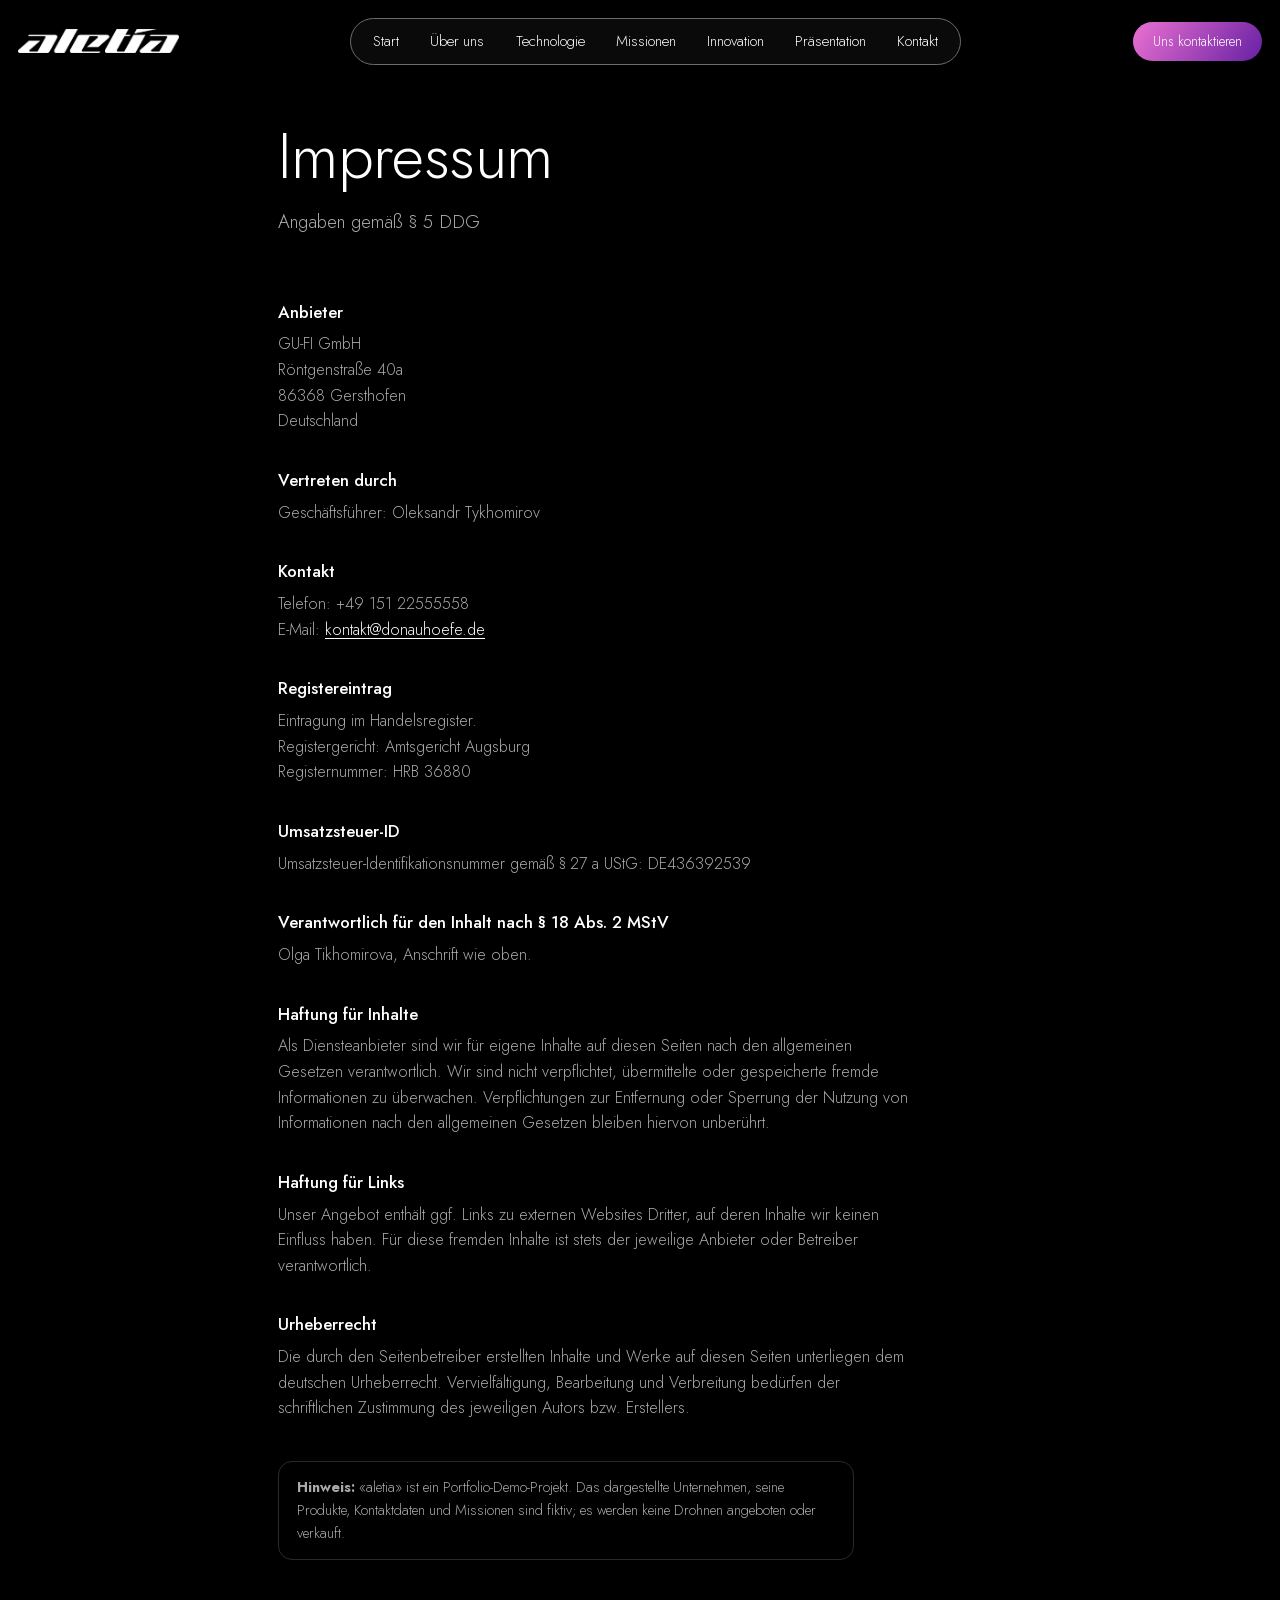
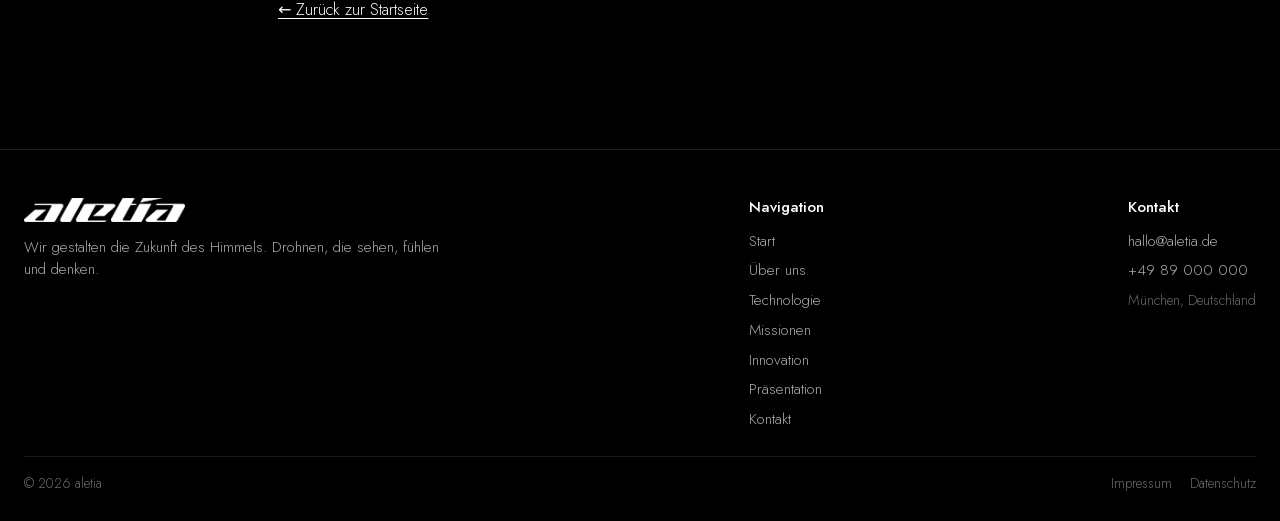
==== impressum.html @ c0b4ecf1 "Projektpräsentation auf der Startseite + PDF-Download; Impressum/Datenschutz, OG-Tags, Jost self-hos" ====
<!DOCTYPE html>
<html lang="de">
<head>
  <meta charset="UTF-8">
  <meta name="viewport" content="width=device-width, initial-scale=1.0">
  <title>Impressum — aletia</title>
  <meta name="description" content="Impressum von aletia — Anbieterkennzeichnung gemäß § 5 DDG: Betreiber, Anschrift, Kontakt und Registerangaben.">
  <meta property="og:title" content="Impressum — aletia">
  <meta property="og:description" content="Impressum von aletia — Anbieterkennzeichnung gemäß § 5 DDG: Betreiber, Anschrift, Kontakt und Registerangaben.">
  <meta property="og:type" content="website">
  <meta property="og:url" content="https://aletia.de/impressum.html">
  <link rel="canonical" href="https://aletia.de/impressum.html">
  <link rel="stylesheet" href="assets/css/fonts.css?v=1">
  <link rel="stylesheet" href="assets/css/styles.css?v=13">
</head>
<body class="subpage">
  <header class="topbar">
    <a href="index.html" class="logo" aria-label="aletia — Startseite">
      <img src="assets/img/logo-white.png" alt="aletia">
    </a>
    <nav class="mainnav" aria-label="Hauptnavigation">
        <a href="index.html" class="navlink">Start</a>
        <a href="ueber-uns.html" class="navlink">Über uns</a>
        <a href="technologie.html" class="navlink">Technologie</a>
        <a href="missionen.html" class="navlink">Missionen</a>
        <a href="innovation.html" class="navlink">Innovation</a>
        <a href="praesentation.html" class="navlink">Präsentation</a>
        <a href="kontakt.html" class="navlink">Kontakt</a>
    </nav>
    <a href="kontakt.html" class="btn-contact">Uns kontaktieren</a>
    <button class="burger" aria-label="Menü öffnen" aria-expanded="false">
      <span></span><span></span><span></span>
    </button>
  </header>

  <main class="page legal">
      <h1>Impressum</h1>
      <p class="lead">Angaben gemäß § 5 DDG</p>
      <h2>Anbieter</h2>
      <address>GU-FI GmbH<br>Röntgenstraße 40a<br>86368 Gersthofen<br>Deutschland</address>
      <h2>Vertreten durch</h2>
      <p>Geschäftsführer: Oleksandr Tykhomirov</p>
      <h2>Kontakt</h2>
      <p>Telefon: +49 151 22555558<br>E-Mail: <a href="mailto:kontakt@donauhoefe.de">kontakt@donauhoefe.de</a></p>
      <h2>Registereintrag</h2>
      <p>Eintragung im Handelsregister.<br>Registergericht: Amtsgericht Augsburg<br>Registernummer: HRB 36880</p>
      <h2>Umsatzsteuer-ID</h2>
      <p>Umsatzsteuer-Identifikationsnummer gemäß § 27 a UStG: DE436392539</p>
      <h2>Verantwortlich für den Inhalt nach § 18 Abs. 2 MStV</h2>
      <p>Olga Tikhomirova, Anschrift wie oben.</p>
      <h2>Haftung für Inhalte</h2>
      <p>Als Diensteanbieter sind wir für eigene Inhalte auf diesen Seiten nach den allgemeinen Gesetzen verantwortlich. Wir sind nicht verpflichtet, übermittelte oder gespeicherte fremde Informationen zu überwachen. Verpflichtungen zur Entfernung oder Sperrung der Nutzung von Informationen nach den allgemeinen Gesetzen bleiben hiervon unberührt.</p>
      <h2>Haftung für Links</h2>
      <p>Unser Angebot enthält ggf. Links zu externen Websites Dritter, auf deren Inhalte wir keinen Einfluss haben. Für diese fremden Inhalte ist stets der jeweilige Anbieter oder Betreiber verantwortlich.</p>
      <h2>Urheberrecht</h2>
      <p>Die durch den Seitenbetreiber erstellten Inhalte und Werke auf diesen Seiten unterliegen dem deutschen Urheberrecht. Vervielfältigung, Bearbeitung und Verbreitung bedürfen der schriftlichen Zustimmung des jeweiligen Autors bzw. Erstellers.</p>
      <p class="note"><strong>Hinweis:</strong> «aletia» ist ein Portfolio-Demo-Projekt. Das dargestellte Unternehmen, seine Produkte, Kontaktdaten und Missionen sind fiktiv; es werden keine Drohnen angeboten oder verkauft.</p>
      <a class="back" href="index.html">← Zurück zur Startseite</a>
  </main>

  <footer class="site-footer">
    <div class="foot-inner">
      <div class="foot-brand">
        <img src="assets/img/logo-white.png" alt="aletia" class="foot-logo">
        <p>Wir gestalten die Zukunft des Himmels. Drohnen, die sehen, fühlen und denken.</p>
      </div>
      <nav class="foot-nav" aria-label="Footer-Navigation">
        <span class="foot-title">Navigation</span>
        <a href="index.html">Start</a>
        <a href="ueber-uns.html">Über uns</a>
        <a href="technologie.html">Technologie</a>
        <a href="missionen.html">Missionen</a>
        <a href="innovation.html">Innovation</a>
        <a href="praesentation.html">Präsentation</a>
        <a href="kontakt.html">Kontakt</a>
      </nav>
      <div class="foot-contact">
        <span class="foot-title">Kontakt</span>
        <a href="mailto:hallo@aletia.de">hallo@aletia.de</a>
        <a href="tel:+498900000000">+49 89 000 000</a>
        <span class="foot-muted">München, Deutschland</span>
      </div>
    </div>
    <div class="foot-bottom">
      <span>© 2026 aletia</span>
      <nav class="foot-legal" aria-label="Rechtliches"><a href="impressum.html">Impressum</a><a href="datenschutz.html">Datenschutz</a></nav>
    </div>
  </footer>

  <script src="assets/js/app.js?v=12"></script>
</body>
</html>
---- assets/css/fonts.css ----
/* Jost (variable, 300–700) — lokal gehostet, kein Google-Fonts-CDN (DSGVO / LG München I, 3 O 17493/20) */
@font-face {
  font-family: 'Jost';
  font-style: normal;
  font-weight: 300 700;
  font-display: swap;
  src: url('../fonts/jost-latin-var.woff2') format('woff2');
  unicode-range: U+0000-00FF, U+0131, U+0152-0153, U+02BB-02BC, U+02C6, U+02DA, U+02DC, U+0304, U+0308, U+0329, U+2000-206F, U+20AC, U+2122, U+2191, U+2193, U+2212, U+2215, U+FEFF, U+FFFD;
}
---- assets/css/styles.css ----
/* ==========================================================================
   aletia — Eigene Design-System (nicht mit anderen Projekten teilen).
   Quelle der Wahrheit: Figma Frame 1 (Desktop 1595×829) + Frame 2 (Mobile 571×1665).
   ========================================================================== */

:root{
  --bg:#000000;
  --card:#FFFFFF;
  --ink:#0A0A0A;
  --accent:#B41CC9;
  --gray:#AAAAAA;
  --gray-2:#9D9D9D;
  --line:rgba(255,255,255,.16);
  --stroke:#6C6C6C;          /* sichtbarer Kontur (Menü/Suche) — aus Figma */
  --grad:linear-gradient(125deg,#EB71D1 0%,#6720A3 100%);
  --r-card:22px;
  --r-pill:999px;
}

*,*::before,*::after{box-sizing:border-box;margin:0;padding:0}

html{-webkit-text-size-adjust:100%}
body{
  font-family:"Jost",system-ui,-apple-system,"Segoe UI",sans-serif;
  font-weight:300;
  background:var(--bg);
  color:#fff;
  line-height:1.3;
  min-height:100vh;
  -webkit-font-smoothing:antialiased;
}
img{display:block;max-width:100%;height:auto}
a{color:inherit;text-decoration:none}
button{font:inherit;color:inherit;background:none;border:0;cursor:pointer}
input,textarea{font:inherit}

/* ==========================================================================
   MOBILE (Base) — vertikaler Stack nach Frame 2
   ========================================================================== */
.stage{
  position:relative;
  width:100%;
  min-height:100vh;
  padding:20px 18px 48px;
  overflow:hidden;            /* Drohne darf seitlich überlaufen (schwarz auf schwarz) */
}

/* ---- Top bar ---- */
.topbar{
  display:flex;
  align-items:center;
  justify-content:space-between;
  gap:14px;
  margin-bottom:30px;
}
.logo img{height:23px;width:auto}

.mainnav{
  position:absolute;
  top:62px;left:18px;right:18px;
  z-index:30;
  display:none;
  flex-direction:column;
  gap:4px;
  padding:10px;
  background:rgba(20,16,24,.96);
  border:1px solid var(--stroke);
  border-radius:18px;
  backdrop-filter:blur(8px);
}
.mainnav.is-open{display:flex}
.navlink{
  padding:11px 16px;
  border-radius:var(--r-pill);
  font-size:1rem;
  color:#fff;
  white-space:nowrap;
  transition:background .2s,color .2s;
}
.navlink.is-active{background:#fff;color:#000}
.navlink:not(.is-active):hover{background:rgba(255,255,255,.08)}

.btn-contact{
  display:inline-flex;align-items:center;justify-content:center;
  padding:10px 16px;
  font-size:.8rem;
  border-radius:var(--r-pill);
  background:var(--grad);
  color:#fff;
  white-space:nowrap;
  transition:filter .2s,transform .2s;
}
.btn-contact:hover{filter:brightness(1.08)}
.btn-contact:active{transform:translateY(1px)}

.burger{
  display:flex;flex-direction:column;justify-content:center;gap:5px;
  width:40px;height:40px;flex:0 0 auto;
  border-radius:12px;border:1px solid var(--stroke);
}
.burger span{display:block;height:1.5px;width:18px;margin:0 auto;background:#fff;transition:.25s}
.burger[aria-expanded="true"] span:nth-child(1){transform:translateY(6.5px) rotate(45deg)}
.burger[aria-expanded="true"] span:nth-child(2){opacity:0}
.burger[aria-expanded="true"] span:nth-child(3){transform:translateY(-6.5px) rotate(-45deg)}

/* ---- Hero (mobile grid) ---- */
.hero{
  display:grid;
  grid-template-columns:minmax(0,1fr) minmax(0,1fr);
  gap:12px;
}
.hero>*{grid-column:1 / -1;min-width:0}

.eyebrow{order:1;color:var(--gray);font-size:clamp(.9rem,3.6vw,1.1rem);line-height:1.3}
.headline{
  order:2;
  font-weight:300;
  font-size:clamp(2.7rem,13.8vw,3.9rem);   /* größer → ~2 Wörter pro Zeile */
  line-height:1.04;
  letter-spacing:-.01em;
  margin:2px 0 4px;
  overflow-wrap:break-word;
}
/* Drohne: größer und enger an Text/Suche (schwarze Ränder bluten aus) */
.hero-drone{order:3;width:130%;max-width:none;margin:-5% -15% -6%}

/* ---- Search ---- */
.search{
  order:4;
  display:flex;align-items:center;gap:10px;
  width:100%;
  padding:6px 6px 6px 22px;
  border:1.5px solid var(--stroke);
  border-radius:var(--r-pill);
  background:rgba(255,255,255,.03);
  margin:6px 0 6px;
}
.search-input{
  flex:1;min-width:0;
  background:none;border:0;outline:none;color:#fff;
  font-size:clamp(1rem,4.2vw,1.2rem);
}
.search-input::placeholder{color:var(--gray)}
.search-go{
  flex:0 0 auto;
  display:inline-flex;align-items:center;justify-content:center;
  min-width:74px;height:46px;padding:0 16px;
  border-radius:var(--r-pill);
  background:var(--grad);color:#fff;
  transition:filter .2s,transform .2s;
}
.search-go:hover{filter:brightness(1.08)}
.search-go:active{transform:translateY(1px)}
.arrow{display:block;width:34px;height:14px}

/* ---- Cards ---- */
.card{
  background:var(--card);
  color:var(--ink);
  border-radius:var(--r-card);
  padding:18px;
  font-weight:300;
}
.num{display:block;color:var(--accent);font-size:clamp(2rem,7.4vw,2.6rem);line-height:1;font-weight:300}
.card-text{font-size:clamp(.8rem,3.3vw,.98rem);line-height:1.25;color:var(--ink);overflow-wrap:anywhere;hyphens:auto}
.card-text b{font-weight:700}

.card-stat{display:flex;flex-direction:column;gap:14px}
.card-stat-1{order:5;grid-column:1}
.card-stat-2{order:6;grid-column:2}

/* ---- Unterer Bereich: 45 000-Karte links, Text rechts ---- */
.lower{
  order:7;
  display:grid;
  grid-template-columns:minmax(0,1fr) minmax(0,1fr);
  gap:12px;align-items:stretch;
  margin-top:2px;
}
.card-tall{display:flex;flex-direction:column;gap:10px}
.card-tall .thumb{display:block;background:#000;border-radius:14px;overflow:hidden;line-height:0}
.card-tall .thumb img{width:100%;aspect-ratio:220/147;object-fit:cover}
.num-label{display:block;font-weight:700;font-size:clamp(.95rem,3.6vw,1.1rem);color:var(--ink)}
.card-tall .card-text{margin-top:auto}   /* kleiner Text unten im Block */

.lower-right{display:flex;flex-direction:column;gap:16px;justify-content:flex-start}
.lower-right .para-tr{color:var(--gray);font-size:clamp(.88rem,3.5vw,1.05rem);line-height:1.35}
.lower-right .label-center{color:var(--gray);font-size:clamp(.88rem,3.5vw,1.05rem);line-height:1.35}

/* ---- Feature boxes ---- */
.feature{display:flex;flex-wrap:wrap;align-items:center;gap:12px 16px;margin-top:auto}
.feat-boxes{display:flex;gap:10px}
.fbox{
  display:inline-flex;align-items:center;justify-content:center;
  width:62px;height:62px;
  border:1px solid var(--gray-2);
  border-radius:18px;
  color:var(--gray-2);
  background:rgba(255,255,255,.02);
}
.feat-label{display:inline-flex;align-items:center;gap:8px;color:var(--gray);font-size:clamp(.85rem,3.4vw,1.05rem)}
.dot{width:7px;height:7px;border-radius:50%;background:var(--gray-2);flex:0 0 auto}

/* ==========================================================================
   FOOTER (alle Breiten)
   ========================================================================== */
.site-footer{background:#000;border-top:1px solid rgba(255,255,255,.12);padding:40px 18px 26px}
.foot-inner{display:flex;flex-direction:column;gap:30px;max-width:1440px;margin:0 auto}
.foot-logo{height:24px;width:auto}
.foot-brand p{color:var(--gray);font-size:.95rem;margin-top:14px;max-width:42ch;line-height:1.45}
.foot-nav,.foot-contact{display:flex;flex-direction:column;gap:10px}
.foot-title{color:#fff;font-weight:500;font-size:.95rem;margin-bottom:4px}
.foot-nav a,.foot-contact a{color:var(--gray);font-size:.95rem;transition:color .2s}
.foot-nav a:hover,.foot-contact a:hover{color:#fff}
.foot-muted{color:#6a6a6a;font-size:.88rem}
.foot-bottom{
  max-width:1440px;margin:26px auto 0;padding-top:18px;
  border-top:1px solid rgba(255,255,255,.1);
  display:flex;justify-content:space-between;gap:12px;flex-wrap:wrap;
  color:#6a6a6a;font-size:.85rem;
}

/* ==========================================================================
   UNTERSEITEN (in Entwicklung + Kontaktformular) — Basis (mobil)
   ========================================================================== */
.subpage{display:flex;flex-direction:column;min-height:100vh}
.subpage .topbar{
  position:relative;
  max-width:1440px;width:100%;margin:0 auto;
  padding:18px;margin-bottom:0;
}

.page{
  flex:1 0 auto;
  width:100%;max-width:1440px;margin:0 auto;
  padding:40px 18px 80px;
  display:flex;flex-direction:column;align-items:flex-start;
}
.dev-badge{
  display:inline-flex;align-items:center;gap:8px;
  padding:7px 14px;border:1px solid var(--stroke);border-radius:var(--r-pill);
  color:var(--gray);font-size:.82rem;margin-bottom:22px;
}
.dev-badge::before{content:"";width:7px;height:7px;border-radius:50%;background:var(--accent)}
.page h1{
  font-weight:300;font-size:clamp(2.2rem,10vw,4rem);line-height:1.05;letter-spacing:-.01em;
  margin-bottom:18px;overflow-wrap:break-word;hyphens:auto;max-width:100%;
}
.page .lead{color:var(--gray);font-size:clamp(1rem,4vw,1.15rem);line-height:1.5;max-width:54ch;margin-bottom:36px}

.contact-form{width:100%;max-width:560px;display:flex;flex-direction:column;gap:16px}
.field{display:flex;flex-direction:column;gap:7px}
.field label{font-size:.9rem;color:var(--gray)}
.field input,.field textarea{
  width:100%;padding:13px 16px;
  background:rgba(255,255,255,.03);
  border:1.5px solid var(--stroke);border-radius:14px;
  color:#fff;font-size:1rem;outline:none;
  transition:border-color .2s;
}
.field textarea{min-height:130px;resize:vertical;border-radius:18px}
.field input:focus,.field textarea:focus{border-color:#B41CC9}
.field input::placeholder,.field textarea::placeholder{color:#777}
.form-submit{
  align-self:flex-start;
  display:inline-flex;align-items:center;gap:10px;
  padding:14px 28px;border-radius:var(--r-pill);
  background:var(--grad);color:#fff;font-size:1rem;
  transition:filter .2s,transform .2s;
}
.form-submit:hover{filter:brightness(1.08)}
.form-submit:active{transform:translateY(1px)}
.form-note{color:var(--gray);font-size:.9rem;margin-top:2px}
.form-success{
  display:none;align-items:center;gap:10px;
  padding:14px 18px;border-radius:14px;
  background:rgba(180,28,201,.12);border:1px solid rgba(180,28,201,.5);
  color:#fff;font-size:.95rem;
}
.form-success.is-on{display:flex}

/* ---- Projektpräsentation (Folien-Blätterer, wie PDF) ---- */
.pres-page{max-width:1180px}
.pres{width:100%;margin-top:6px}
.pres-frame{
  position:relative;width:100%;aspect-ratio:1353 / 806;
  background:#000;border:1px solid var(--stroke);border-radius:16px;overflow:hidden;
}
.pres-img{width:100%;height:100%;object-fit:contain;display:block;cursor:pointer;-webkit-user-select:none;user-select:none}
.pres-nav{
  position:absolute;top:50%;transform:translateY(-50%);
  display:flex;align-items:center;justify-content:center;
  width:46px;height:46px;border-radius:50%;
  font-size:26px;line-height:1;color:#fff;
  background:rgba(20,16,24,.55);border:1px solid var(--stroke);backdrop-filter:blur(4px);
  transition:background .2s;
}
.pres-nav:hover{background:rgba(180,28,201,.55)}
.pres-prev.pres-nav{left:14px}
.pres-next.pres-nav{right:14px}
.pres-bar{display:flex;align-items:center;justify-content:center;gap:18px;margin-top:18px;flex-wrap:wrap}
.pres-btn{
  display:inline-flex;align-items:center;gap:4px;
  padding:10px 20px;border-radius:var(--r-pill);
  border:1px solid var(--stroke);color:#fff;font-size:.92rem;
  transition:background .2s,border-color .2s;
}
.pres-btn:hover{border-color:#B41CC9;background:rgba(180,28,201,.12)}
.pres-count{color:var(--gray);font-size:1rem;min-width:86px;text-align:center}
.pres-count b{color:#fff;font-weight:500}
.pres-dots{display:flex;flex-wrap:wrap;justify-content:center;gap:8px;margin-top:18px}
.pres-dot{width:9px;height:9px;border-radius:50%;background:rgba(255,255,255,.22);transition:background .2s,transform .2s}
.pres-dot:hover{background:rgba(255,255,255,.5)}
.pres-dot.is-on{background:var(--accent);transform:scale(1.25)}

/* ---- PDF-Download (Startseite + Präsentationsseite, ein Button) ---- */
.btn-pdf{
  display:inline-flex;align-items:center;gap:10px;
  padding:14px 26px;border-radius:var(--r-pill);
  background:var(--grad);color:#fff;font-size:1rem;line-height:1;white-space:nowrap;
  transition:filter .2s,transform .2s;
}
.btn-pdf:hover{filter:brightness(1.08)}
.btn-pdf:active{transform:translateY(1px)}
.btn-pdf svg{flex:0 0 auto}
.btn-pdf-meta{color:rgba(255,255,255,.75);font-size:.85rem}
.pres-actions{display:flex;flex-wrap:wrap;gap:12px;margin:-14px 0 30px}

/* ---- Startseite: Präsentation direkt unter dem Hero ---- */
.home-pres{width:100%;padding:8px 18px 0}
.home-pres-inner{max-width:1180px;margin:0 auto}
.home-pres-head{display:flex;flex-direction:column;align-items:flex-start;gap:22px;margin-bottom:28px}
.section-kicker{
  display:inline-flex;align-items:center;gap:8px;
  color:var(--gray);font-size:.88rem;letter-spacing:.02em;margin-bottom:14px;
}
.section-kicker::before{content:"";width:7px;height:7px;border-radius:50%;background:var(--accent)}
.section-title{
  font-weight:300;font-size:clamp(2rem,8.5vw,3.4rem);line-height:1.08;letter-spacing:-.01em;
  margin-bottom:14px;overflow-wrap:break-word;max-width:100%;
}
.home-pres .lead{color:var(--gray);font-size:clamp(1rem,4vw,1.1rem);line-height:1.5;max-width:58ch}

/* ==========================================================================
   DESKTOP (≥ 900px)
   ========================================================================== */
@media (min-width:900px){
  /* Startseite zentriert die feste Hero-Stage; Footer folgt darunter */
  body:not(.subpage){display:flex;flex-direction:column;align-items:center;padding:24px 24px 0}

  .stage{
    width:min(1440px,96vw);
    min-height:0;
    aspect-ratio:1594.53 / 829.36;
    padding:0;
    overflow:hidden;
    container-type:inline-size;
    background:var(--bg);
  }

  .burger{display:none}

  /* ---- Top bar: einzeln positioniert (Floating wie Frame 1) ---- */
  .topbar{display:contents}

  .logo{position:absolute;left:8.05%;top:5.4%;z-index:5}   /* bündig mit Headline, kleiner */
  .logo img{height:1.6cqw}

  .mainnav{
    position:absolute;left:33%;top:4.27%;width:34%;height:5.21%;   /* breiter für 7 Punkte */
    display:flex;flex-direction:row;flex-wrap:nowrap;align-items:center;justify-content:space-between;
    gap:.05cqw;padding:.3cqw .45cqw;z-index:5;
    background:rgba(255,255,255,.04);
    border:1px solid var(--stroke);             /* klarer Kontur */
    border-radius:var(--r-pill);
    backdrop-filter:none;
  }
  .navlink{padding:.4cqw .52cqw;font-size:.72cqw;border-radius:var(--r-pill);line-height:1;white-space:nowrap}

  .btn-contact{
    position:absolute;left:85.05%;top:4.27%;width:9.37%;height:5.21%;
    padding:0;font-size:.82cqw;z-index:5;
  }

  /* ---- Hero positioning context + cqw container ---- */
  .hero{
    position:absolute;inset:0;display:block;
    container-type:inline-size;
  }
  .hero-drone{
    position:absolute;left:27.03%;top:-1.4%;width:58.01%;height:auto;margin:0;
    z-index:0;pointer-events:none;
  }
  .hero>*:not(.hero-drone){z-index:2}

  .eyebrow{display:none}   /* nur in Frame 2 (Mobile) */

  .headline{
    position:absolute;left:8.05%;top:18.3%;width:36%;margin:0;
    font-size:4.83cqw;line-height:1.03;letter-spacing:0;
  }

  /* lower/lower-right lösen sich auf → Kinder absolut gegen .hero */
  .lower,.lower-right,.feature,.feat-boxes{display:contents}

  .label-center{
    position:absolute;left:43.53%;top:21.3%;width:13%;  /* Unterkante = Unterkante 1. Headline-Zeile */
    font-size:.822cqw;line-height:1.35;color:var(--gray);
  }
  .para-tr{
    position:absolute;left:82.66%;top:21%;width:13.5%;margin:0;
    font-size:.822cqw;line-height:1.35;color:var(--gray);
  }

  /* ---- Search ---- */
  .search{
    position:absolute;left:8.05%;top:49.76%;width:25%;height:5.69%;
    margin:0;padding:0 .35cqw 0 1.4cqw;gap:.5cqw;
    border:1px solid var(--stroke);
  }
  .search-input{font-size:.95cqw}
  .search-go{min-width:0;width:auto;height:74%;padding:0 .8cqw}
  .arrow{width:1.9cqw;height:.8cqw}

  /* ---- Stat cards ---- */
  .card{border-radius:2.05cqw;padding:1.15cqw}
  .num{font-size:2.34cqw}
  .card-text{font-size:.822cqw;line-height:1.25}

  .card-stat{justify-content:space-between;gap:0}
  .card-stat-1{position:absolute;left:8.05%;top:60.19%;width:10.68%;height:20.54%}
  .card-stat-2{position:absolute;left:19.56%;top:60.19%;width:10.68%;height:20.54%}

  .card-tall{
    position:absolute;left:81.51%;top:35.07%;width:12.9%;height:45.66%;
    gap:.5cqw;
  }
  .card-tall .thumb{border-radius:1.6cqw}
  .num-label{font-size:.95cqw}
  .card-tall .num{font-size:2.34cqw}
  .card-tall .card-text{margin-top:auto}   /* kleiner Text unten */

  /* ---- Feature boxes (gegen Stage positioniert) ---- */
  .fbox{position:absolute;width:4.6%;height:8.85%;border-radius:1.25cqw}
  .fbox svg{width:1.5cqw;height:1.5cqw}
  .fbox-front{left:73.05%;top:61.61%}
  .fbox-back{left:67.96%;top:70.43%}
  .feat-label{
    position:absolute;left:74.53%;top:74.4%;
    font-size:.822cqw;gap:.5cqw;color:var(--gray);
  }
  .feat-label .dot{width:.45cqw;height:.45cqw}

  /* ---- Startseite: Präsentation Desktop ---- */
  .home-pres{width:min(1440px,96vw);padding:56px 0 0}
  .home-pres-head{flex-direction:row;align-items:flex-end;justify-content:space-between;gap:40px;margin-bottom:32px}
  .home-pres-text{max-width:720px}
  .section-title{font-size:clamp(2.6rem,3.6vw,3.6rem)}
  .btn-pdf{flex:0 0 auto;margin-bottom:6px}

  /* ---- Footer Desktop ---- */
  .site-footer{width:100%;margin-top:48px;padding:48px 24px 28px}
  .foot-inner{flex-direction:row;justify-content:space-between;gap:48px}
  .foot-brand{max-width:36%}

  /* ---- Unterseiten Desktop: normale Kopfzeile (kein Floating) ---- */
  .subpage .topbar{display:flex}
  .subpage .logo{position:static}
  .subpage .logo img{height:24px}
  .subpage .mainnav{
    position:static;width:auto;height:auto;flex:0 1 auto;
    gap:.2rem;padding:6px 8px;
    background:rgba(255,255,255,.04);
  }
  .subpage .navlink{padding:9px 14px;font-size:.92rem}
  .subpage .btn-contact{position:static;width:auto;height:auto;padding:11px 20px;font-size:.85rem}
  .page h1{font-size:clamp(3rem,5vw,4.6rem)}
}

/* ---- Toast ---- */
.toast{
  position:fixed;left:50%;bottom:24px;
  transform:translateX(-50%) translateY(20px);
  display:flex;align-items:center;gap:10px;
  max-width:min(90vw,520px);
  padding:14px 20px;
  background:rgba(20,16,24,.97);
  border:1px solid var(--stroke);border-radius:14px;
  color:#fff;font-size:.95rem;line-height:1.35;
  opacity:0;pointer-events:none;z-index:100;
  transition:opacity .25s ease,transform .25s ease;
}
.toast::before{content:"";width:7px;height:7px;border-radius:50%;background:var(--accent);flex:0 0 auto}
.toast.is-on{opacity:1;transform:translateX(-50%) translateY(0)}

/* Größere Schirme: Stage bleibt bei 1440 */
@media (min-width:1500px){
  .stage,.home-pres{width:1440px}
}

/* ---- Footer: Rechtliches + Legal-Seiten (Impressum/Datenschutz) ---- */
.foot-legal{display:flex;gap:18px}
.foot-legal a{color:#6a6a6a;transition:color .2s}
.foot-legal a:hover{color:#fff}
.legal{max-width:760px}
.legal h2{font-weight:500;font-size:1.05rem;color:#fff;margin:30px 0 8px}
.legal p,.legal address{font-style:normal;color:var(--gray);font-size:1rem;line-height:1.6;margin:0 0 6px;max-width:64ch}
.legal a{color:#fff;text-decoration:underline;text-underline-offset:3px}
.legal .note{margin-top:34px;padding:14px 18px;border:1px solid var(--line);border-radius:14px;color:var(--gray);font-size:.9rem}
.legal .back{display:inline-block;margin-top:34px;color:#fff}
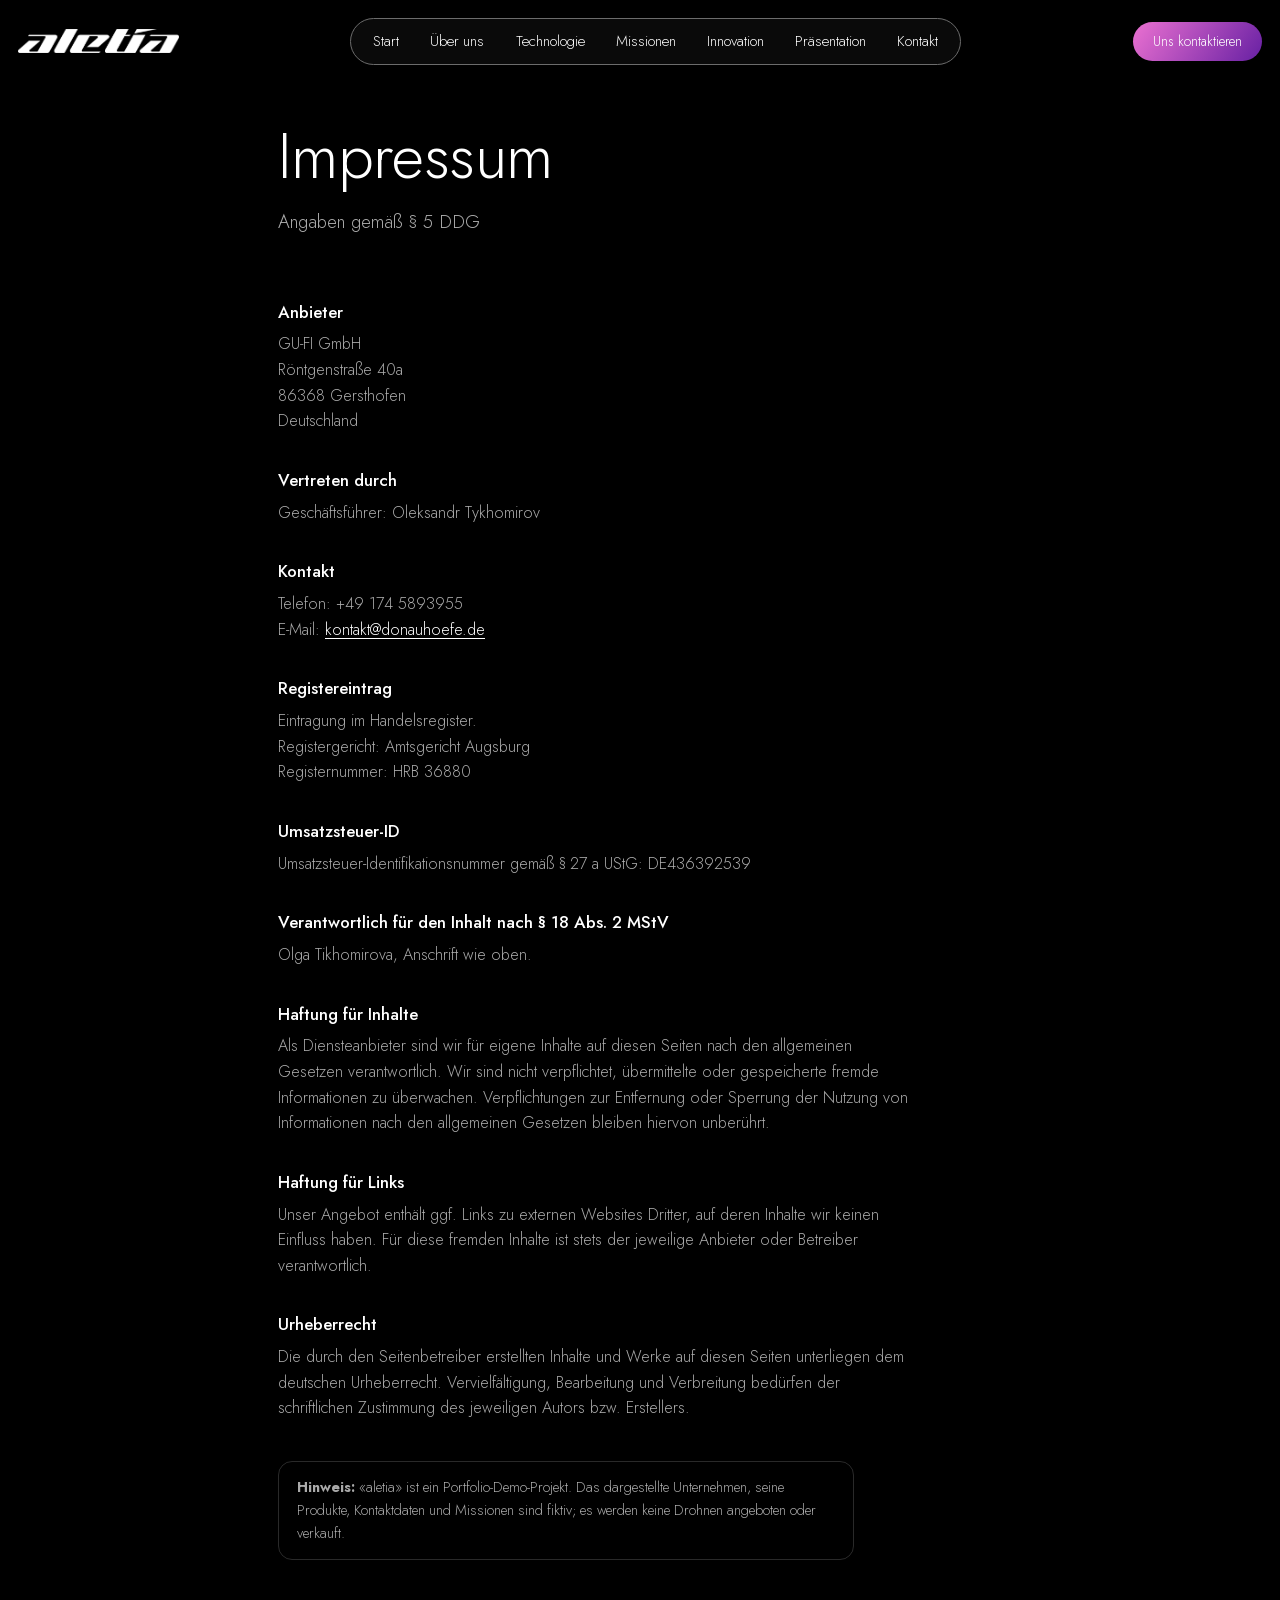
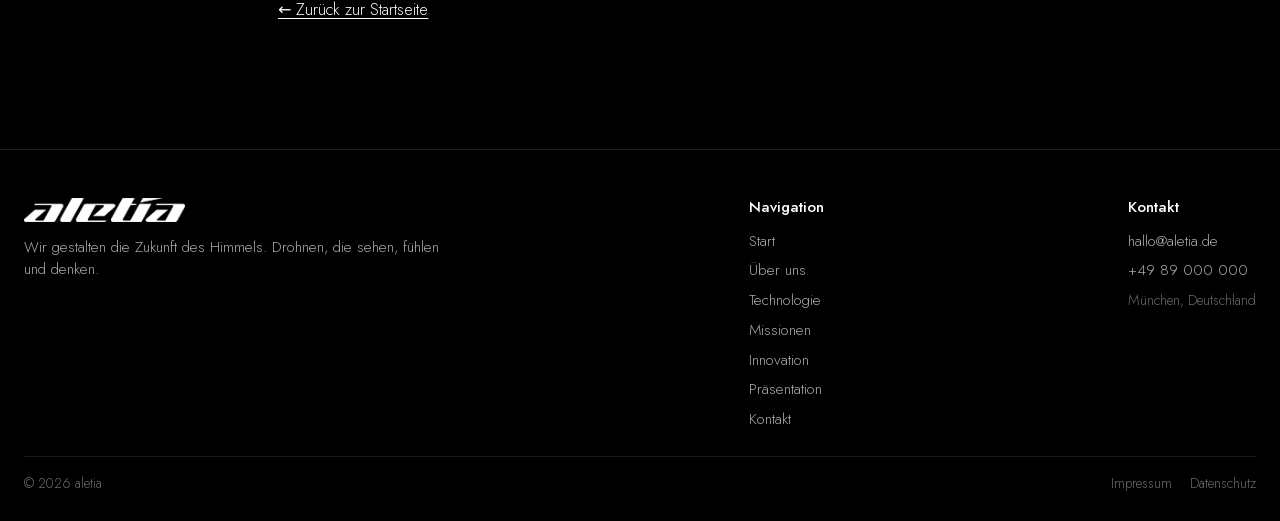
==== commit c64030ae: "Telefon: +49 174 5893955 statt +49 151 22555558 Co-Authored-By: Claude Opus 5.5 <noreply@anthropic.c" ====
--- a/impressum.html
+++ b/impressum.html
@@ -41,7 +41,7 @@
       <h2>Vertreten durch</h2>
       <p>Geschäftsführer: Oleksandr Tykhomirov</p>
       <h2>Kontakt</h2>
-      <p>Telefon: +49 151 22555558<br>E-Mail: <a href="mailto:kontakt@donauhoefe.de">kontakt@donauhoefe.de</a></p>
+      <p>Telefon: +49 174 5893955<br>E-Mail: <a href="mailto:kontakt@donauhoefe.de">kontakt@donauhoefe.de</a></p>
       <h2>Registereintrag</h2>
       <p>Eintragung im Handelsregister.<br>Registergericht: Amtsgericht Augsburg<br>Registernummer: HRB 36880</p>
       <h2>Umsatzsteuer-ID</h2>
